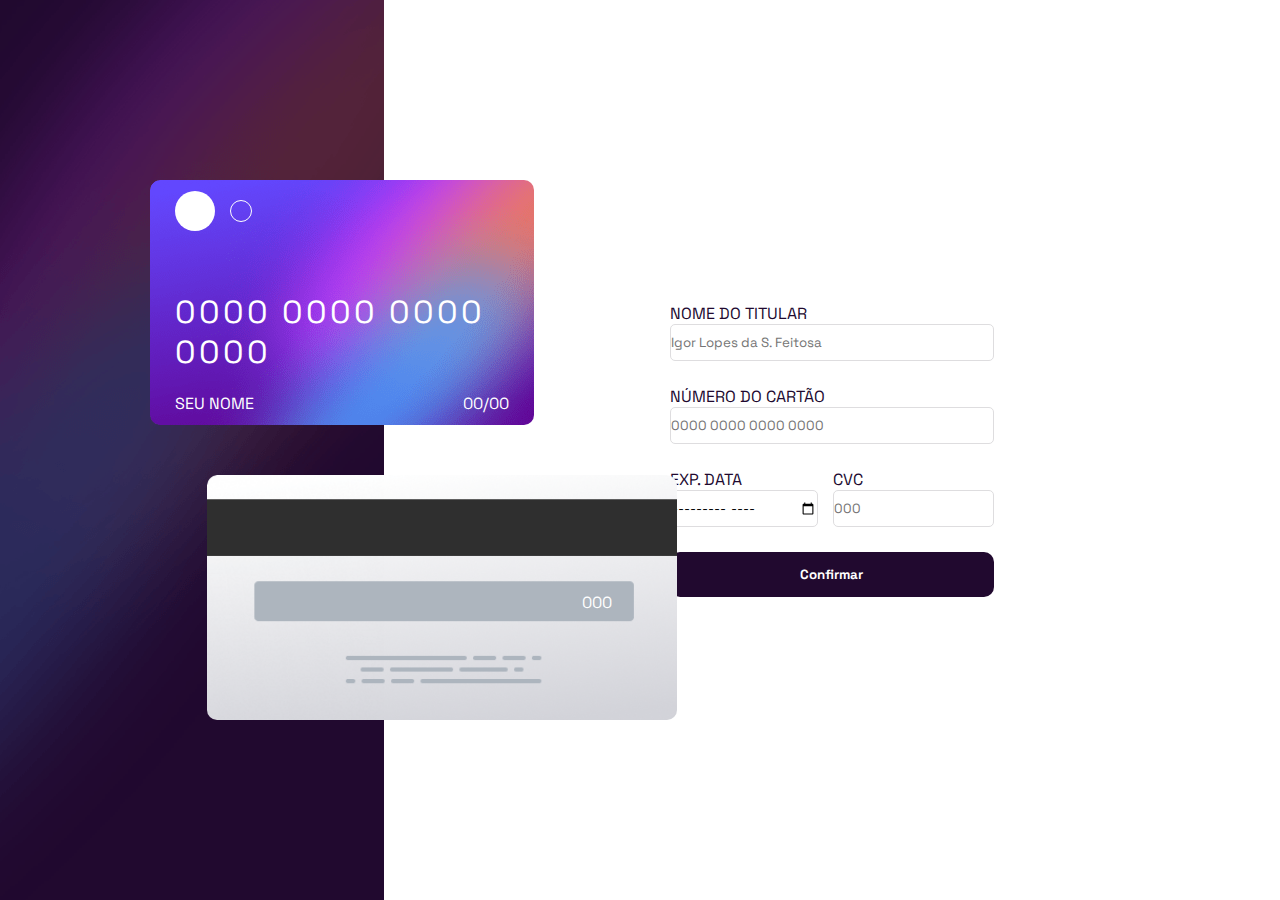
==== index.html @ f5e5e4ae "Commit Inicial" ====
<!DOCTYPE html>
<html lang="pt-br">
  <head>
    <meta charset="UTF-8" />
    <meta http-equiv="X-UA-Compatible" content="IE=edge" />
    <meta name="viewport" content="width=device-width, initial-scale=1.0" />
    <title>Cartão</title>
    <link rel="stylesheet" href="./index.css" />
  </head>
  <body>
    <main class="container">
      <section class="sectionCards">
        <div class="card Frente">
          <div class="circulos">
            <div class="circulo1"></div>
            <div class="circulo2"></div>
          </div>

          <div class="numeroCard">
            <label class="numero">0000 0000 0000 0000</label>
          </div>

          <div class="infos">
            <div class="nomeCard">
              <label class="nome">SEU NOME</label>
            </div>

            <div class="dataCard">
              <label class="data">00/00</label>
            </div>
          </div>
        </div>

        <div class="card verso">
          <label class="codigo">000</label>
        </div>
      </section>

      <section class="sectionForm">

        <div class="containerForm">
            <div class="inputs">
                <label>NOME DO TITULAR</label>
                <input type="text" name="nome" id="nomeForm" placeholder="Igor Lopes da S. Feitosa" />
            </div>
          
            <div class="inputs ">
                <label>NÚMERO DO CARTÃO</label>
                <input type="text" class="numeroForm" placeholder="0000 0000 0000 0000" />
            </div>

            <div class="dataCv">
                <div class="inputs">
                    <label for="">EXP. DATA</label>
                    <input type="month" name="" id="" />
                </div>
                <div class="inputs cv">
                    <label for="">CVC</label>
                    <input type="text" name="" id="" placeholder="000"/>
                </div>
            </div>
            
            <button>Confirmar</button>
        </div>
      </section>
    </main>
    <script src="./index.js"></script>
  </body>
</html>
---- index.css ----
@import url('https://fonts.googleapis.com/css2?family=Space+Grotesk:wght@500&display=swap');
:root{
    --branco: hsl(0, 0%, 100%);
    --violetaClaro:  hsl(270, 3%, 87%);
    --violeta:  hsl(279, 6%, 55%);
    --violetaDark: hsl(278, 68%, 11%);
}
*{
    margin: 0px;
    padding: 0px;
    font-family: 'Space Grotesk', sans-serif;
}

.container{
    /* max-width: 1440px; */
    display: flex;
}
    

.sectionCards{
    display: flex;
    flex-direction: column;
    justify-content: center;
    align-items: center;
    width: 30%;
    height: 100vh;
    background: url("./img/bg-main-desktop.png") no-repeat;
    background-size: cover;
}

.card {
    display: flex;
    height: 245px; 
    max-width: 420px;
    border-radius: 10px;
}

.Frente{
    flex-direction: column;   
    padding: 0px 25px;
    background: url("./img/bg-card-front.png") no-repeat;
    background-size: cover;
    color: white;
    justify-content: space-around;
    position: relative;
    left: 150px;
}


.circulos{
    display: flex; 
    align-items: center;
}

.circulo1{
    width: 40px;
    height: 40px;
    border-radius: 50%;
    background-color: white;
}

.circulo2{
    width: 20px;
    height: 20px;
    border-radius: 50%;
    border: 1px solid white;
    margin-left: 15px;
}

.numeroCard {
    margin-top: 40px;
}

.numeroCard .numero{
    font-size: 32px;
    letter-spacing: 3px; 
}

.infos{
    display: flex;
    justify-content: space-between;
}

.verso{
    background: url("./img/bg-card-back.png") no-repeat;
    background-size: cover;
    padding: 0px 25px;
    align-items: center;
    justify-content: flex-end;
    max-width: 420px; /* alterar p/Mobile */ 
    min-width: 300px;
    width: 420px;
    margin-top: 50px;
    position:relative;
    left: 250px;
}

.codigo{
    margin-right: 40px; 
    margin-top: 10px; 
    color: white;
    text-align: right;
}
.sectionForm{
    display: flex;
    width: 60%;
    align-items: center;
    justify-content: center;
    margin: 0 auto;
}

.containerForm{
    display: flex;
    flex-direction: column;
    height: 320px;
    justify-content: space-around;
    color: var(--violetaDark);
}

.containerForm .dataCv{
    display: flex;
    
}

.containerForm input{
    border-style: inherit;
    border: 1px solid var(--violetaClaro);
    border-radius: 5px;
    height: 35px;
}

.containerForm input:hover{
    outline: 2px solid var(--violetaDark);
} 

.containerForm input:focus{
    outline: 2px solid var(--violetaDark);     
}

.inputs{
    display: flex;
    flex-direction: column;
}

.cv{
    margin-left: 15px;
}

.containerForm button{
    border-style: none;
    border-radius: 10px;
    height: 45px;
    background-color: var(--violetaDark);
    color: white;
    font-weight: bold;
   /*  transition: all ease-in-out 0.5s; */ 
}

.containerForm button:hover{
    /* background-color: var(--violeta);
    border: 2px solid var(--violetaDark);
    color: var(--violetaDark); */
    background: rgb(100,72,254);
    background: linear-gradient(90deg, rgba(100,72,254,1) 0%, rgba(96,5,148,1) 100%);
}
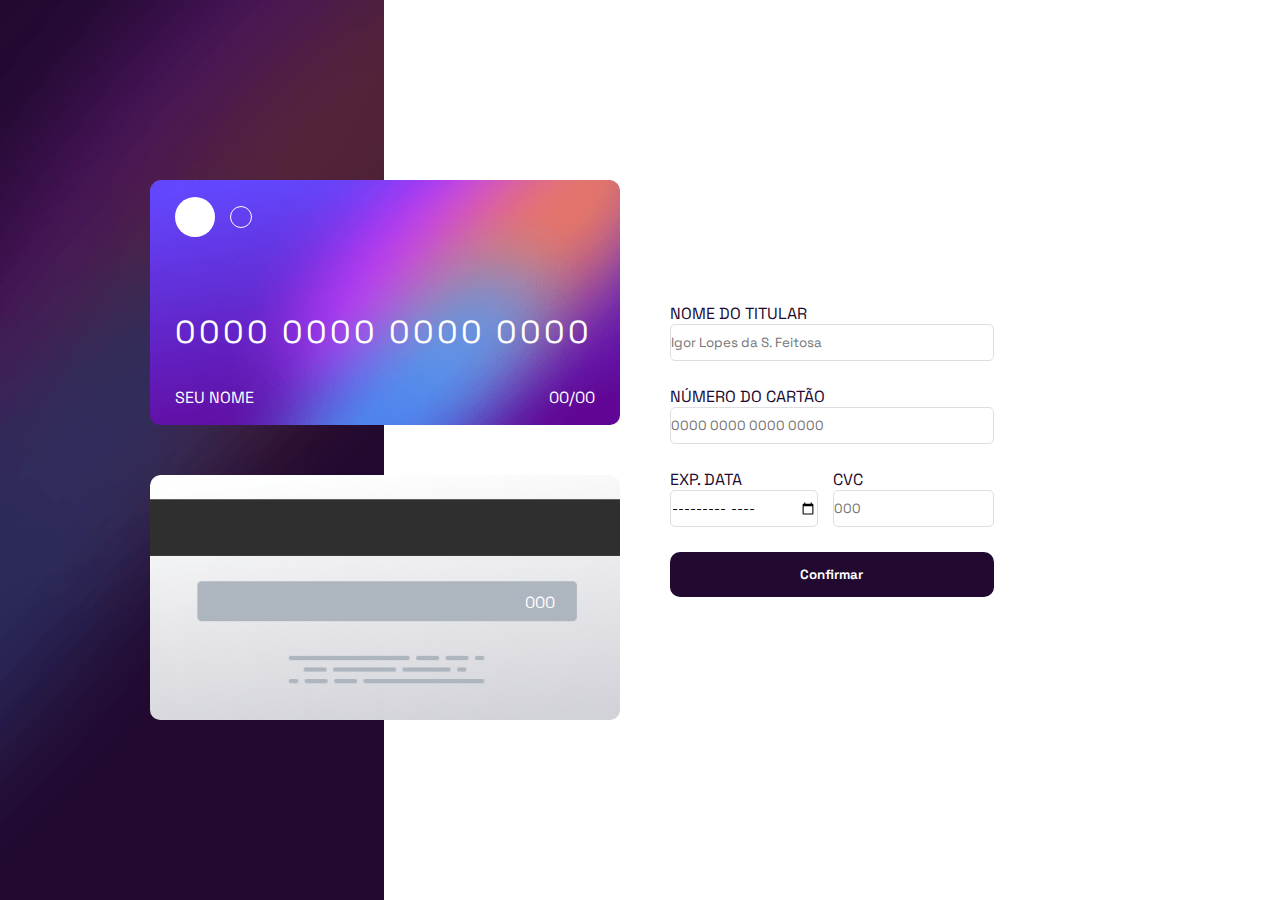
==== commit 69e446cf: "Iniciando atualizações no card" ====
--- a/index.html
+++ b/index.html
@@ -52,11 +52,11 @@
             <div class="dataCv">
                 <div class="inputs">
                     <label for="">EXP. DATA</label>
-                    <input type="month" name="" id="" />
+                    <input type="month" name="dt" id="dt" />
                 </div>
                 <div class="inputs cv">
                     <label for="">CVC</label>
-                    <input type="text" name="" id="" placeholder="000"/>
+                    <input type="text" name="cvc" id="cvc" placeholder="000"/>
                 </div>
             </div>
             
--- a/index.css
+++ b/index.css
@@ -14,26 +14,46 @@
 .container{
     /* max-width: 1440px; */
     display: flex;
+    flex-wrap: wrap;
 }
     
 
 .sectionCards{
     display: flex;
+    flex-wrap: wrap;
     flex-direction: column;
     justify-content: center;
     align-items: center;
     width: 30%;
+    /* min-width: 375px; */
     height: 100vh;
     background: url("./img/bg-main-desktop.png") no-repeat;
     background-size: cover;
 }
 
+@media only screen and (max-width: 910px) {
+    .sectionCards {
+        width: 100%;
+        height: 160px;
+        flex-wrap: nowrap;
+    }
+} 
+
 .card {
     display: flex;
     height: 245px; 
-    max-width: 420px;
+    width: 420px;
     border-radius: 10px;
-}
+    transition: all ease 0.5s;
+}
+
+@media only screen and (max-width: 910px) {
+    .card {
+        width: 250px;
+        height: 170px;
+    }
+}
+
 
 .Frente{
     flex-direction: column;   
@@ -46,6 +66,21 @@
     left: 150px;
 }
 
+ @media only screen and (max-width: 1250px) {
+    .Frente {
+        left: 30px;
+    }
+}  
+ @media only screen and (max-width: 910px) {
+    .Frente {
+        margin-top: 210px;
+        left: 20px;
+        position: relative;
+        z-index: 1;
+        height: 170px;
+        padding: 20px;
+    }
+}  
 
 .circulos{
     display: flex; 
@@ -71,15 +106,29 @@
     margin-top: 40px;
 }
 
+
 .numeroCard .numero{
     font-size: 32px;
     letter-spacing: 3px; 
 }
 
+@media only screen and (max-width: 910px) {
+    .numeroCard .numero{
+        font-size: 22px;
+        letter-spacing: 0px; 
+    }
+}
 .infos{
     display: flex;
     justify-content: space-between;
 }
+
+@media only screen and (max-width: 910px) {
+    .infos{
+        font-size: 12px;   
+    }
+}
+
 
 .verso{
     background: url("./img/bg-card-back.png") no-repeat;
@@ -87,12 +136,30 @@
     padding: 0px 25px;
     align-items: center;
     justify-content: flex-end;
-    max-width: 420px; /* alterar p/Mobile */ 
-    min-width: 300px;
-    width: 420px;
     margin-top: 50px;
     position:relative;
     left: 250px;
+}
+
+@media only screen and (max-width: 1385px) {
+    .verso {
+        left: 150px;
+    }
+}
+
+@media only screen and (max-width: 1250px) {
+    .verso {
+        left: 30px;
+    }
+}
+@media only screen and (max-width: 910px) {
+    .verso {
+        left: -20px;
+        position: relative;
+        top: -65px;
+        margin-top: 0px;
+        min-height: 150px;
+    }
 }
 
 .codigo{
@@ -103,10 +170,23 @@
 }
 .sectionForm{
     display: flex;
-    width: 60%;
+    width: 70%;
+    flex-wrap: wrap;
     align-items: center;
     justify-content: center;
     margin: 0 auto;
+}
+
+@media only screen and (max-width: 1250px) {
+    .sectionForm {
+        width: 350px;
+    }
+}
+@media only screen and (max-width: 910px) {
+    .sectionForm {
+        height: auto;
+        margin-top: 150px;
+    }
 }
 
 .containerForm{
@@ -153,13 +233,9 @@
     background-color: var(--violetaDark);
     color: white;
     font-weight: bold;
-   /*  transition: all ease-in-out 0.5s; */ 
 }
 
 .containerForm button:hover{
-    /* background-color: var(--violeta);
-    border: 2px solid var(--violetaDark);
-    color: var(--violetaDark); */
     background: rgb(100,72,254);
     background: linear-gradient(90deg, rgba(100,72,254,1) 0%, rgba(96,5,148,1) 100%);
 }
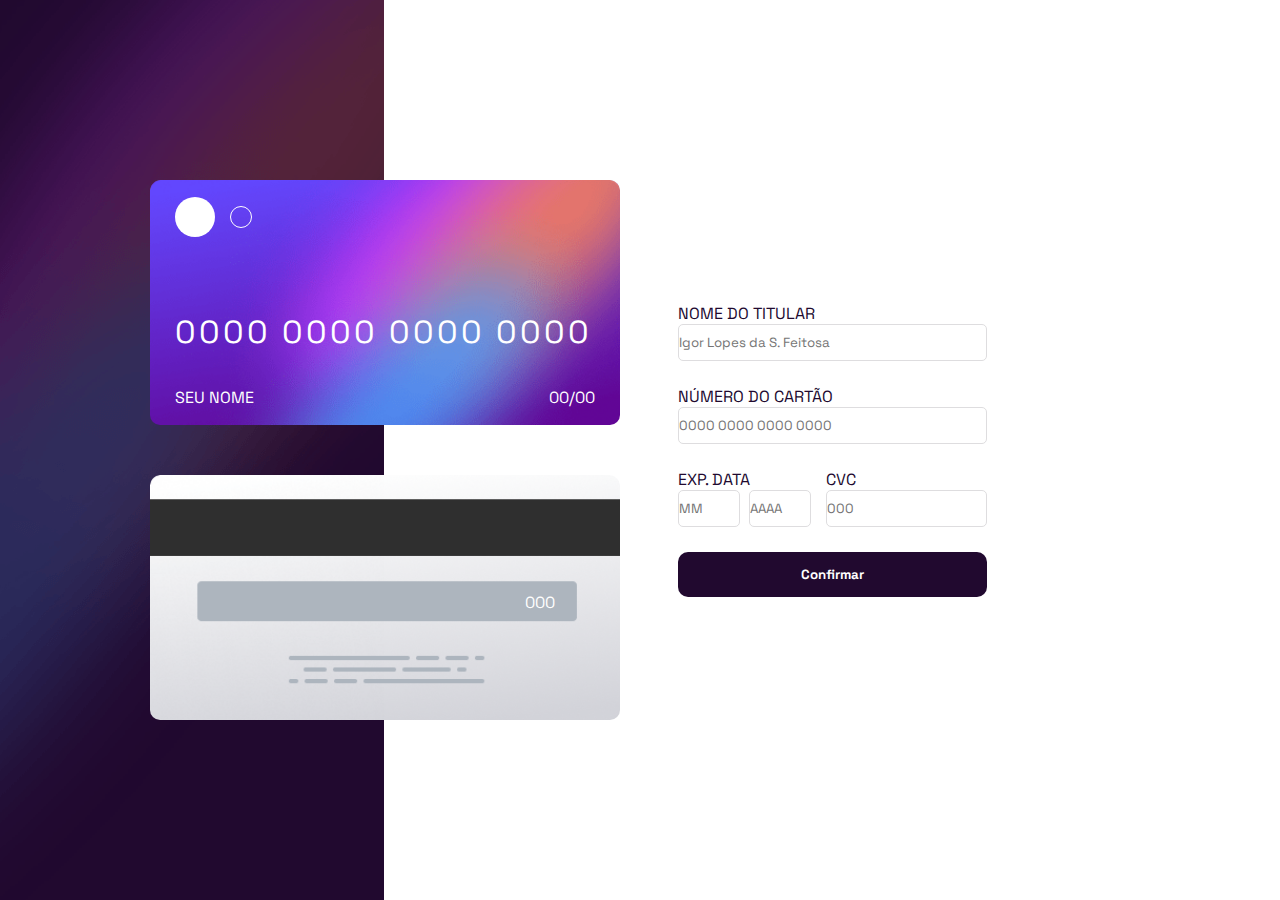
==== commit d5eb1701: "Validação de Inputs" ====
--- a/index.html
+++ b/index.html
@@ -7,6 +7,7 @@
     <title>Cartão</title>
     <link rel="stylesheet" href="./index.css" />
   </head>
+
   <body>
     <main class="container">
       <section class="sectionCards">
@@ -26,7 +27,8 @@
             </div>
 
             <div class="dataCard">
-              <label class="data">00/00</label>
+              <label class="placeMes">00</label><label for="">/</label
+              ><label for="" class="placeAno">00</label>
             </div>
           </div>
         </div>
@@ -37,30 +39,72 @@
       </section>
 
       <section class="sectionForm">
+        <div class="containerForm">
+          <div class="inputs">
+            <label>NOME DO TITULAR</label>
+            <input
+              type="text"
+              name="nome"
+              id="nomeForm"
+              placeholder="Igor Lopes da S. Feitosa"
+            />
+            <label for="" class="erro" id="nomeErro">Nome inválido!</label>
+          </div>
 
-        <div class="containerForm">
+          <div class="inputs">
+            <label>NÚMERO DO CARTÃO</label>
+            <!-- <input type="text" name="numero" class="numeroForm" id="nomeForm" placeholder="0000 0000 0000 0000" maxlength="16" onkeypress="return event.charCode >= 48 && event.charCode <= 57" /> -->
+            <input
+              type="text"
+              name="numero"
+              id="numeroForm"
+              placeholder="0000 0000 0000 0000"
+              maxlength="16"
+              onkeypress="return event.charCode >= 48 && event.charCode <= 57"
+            />
+            <label for="" class="erro" id="numeroErro"
+              >Número do cartão inválido!</label
+            >
+          </div>
+
+          <div class="dataCv">
             <div class="inputs">
-                <label>NOME DO TITULAR</label>
-                <input type="text" name="nome" id="nomeForm" placeholder="Igor Lopes da S. Feitosa" />
+              <label for="">EXP. DATA</label>
+              <div class="mesAnoInput">
+                <input
+                  type="text"
+                  name=""
+                  id="mesInput"
+                  placeholder="MM"
+                  maxlength="2"
+                  onkeypress="return event.charCode >= 48 && event.charCode <= 57"
+                />
+                <input
+                  type="text"
+                  name=""
+                  id="anoInput"
+                  placeholder="AAAA"
+                  maxlength="4"
+                  onkeypress="return event.charCode >= 48 && event.charCode <= 57"
+                />
+              </div>
+              <label for="" class="erro" id="dataErro">Data inválida!</label>
             </div>
-          
-            <div class="inputs ">
-                <label>NÚMERO DO CARTÃO</label>
-                <input type="text" class="numeroForm" placeholder="0000 0000 0000 0000" />
+            <div class="inputs cv">
+              <label for="">CVC</label>
+              <input
+                type="text"
+                name="cvc"
+                id="cvc"
+                placeholder="000"
+                maxlength="3"
+                onkeypress="return event.charCode >= 48 && event.charCode <= 57"
+              />
+              <label for="" class="erro" id="cvcErro">Código inválido!</label>
             </div>
+          </div>
 
-            <div class="dataCv">
-                <div class="inputs">
-                    <label for="">EXP. DATA</label>
-                    <input type="month" name="dt" id="dt" />
-                </div>
-                <div class="inputs cv">
-                    <label for="">CVC</label>
-                    <input type="text" name="cvc" id="cvc" placeholder="000"/>
-                </div>
-            </div>
-            
-            <button>Confirmar</button>
+          <button id="btn">Confirmar</button>
         </div>
       </section>
     </main>
--- a/index.css
+++ b/index.css
@@ -4,6 +4,7 @@
     --violetaClaro:  hsl(270, 3%, 87%);
     --violeta:  hsl(279, 6%, 55%);
     --violetaDark: hsl(278, 68%, 11%);
+    --redErro: hsl(0, 100%, 66%);
 }
 *{
     margin: 0px;
@@ -209,17 +210,27 @@
     height: 35px;
 }
 
-.containerForm input:hover{
+/* .containerForm input:hover + {
     outline: 2px solid var(--violetaDark);
-} 
+}  */
 
 .containerForm input:focus{
     outline: 2px solid var(--violetaDark);     
-}
+} 
 
 .inputs{
     display: flex;
     flex-direction: column;
+}
+
+
+#mesInput{
+    width: 60px;
+}
+
+#anoInput{
+    width: 60px;
+    margin-left: 5px;
 }
 
 .cv{
@@ -240,3 +251,9 @@
     background: linear-gradient(90deg, rgba(100,72,254,1) 0%, rgba(96,5,148,1) 100%);
 }
 
+.erro{
+    display: none;
+    font-size: 12px;
+    color: var(--redErro);
+}
+
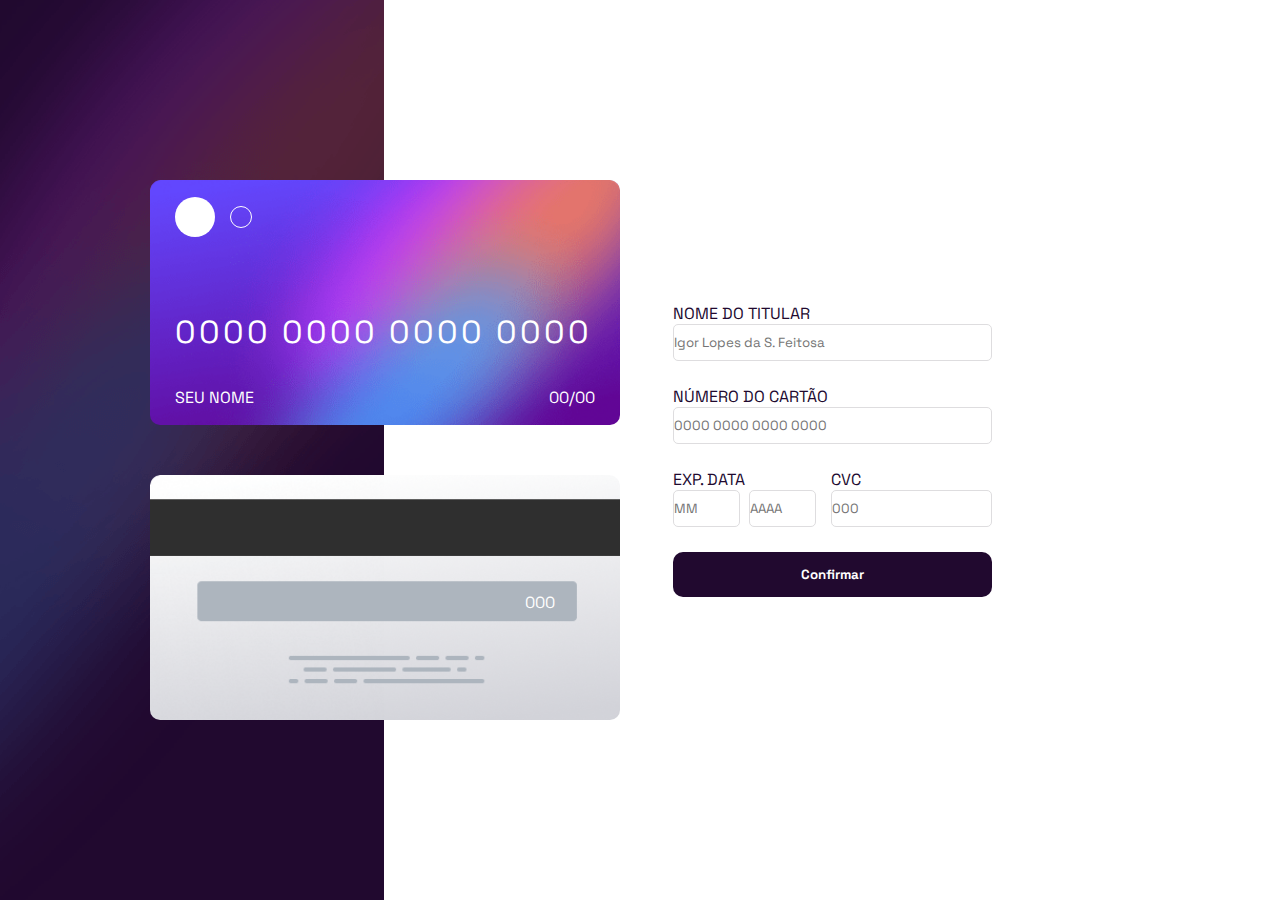
==== commit de272085: "Finalizando projeto" ====
--- a/index.html
+++ b/index.html
@@ -104,7 +104,14 @@
             </div>
           </div>
 
-          <button id="btn">Confirmar</button>
+          <button class="botao" id="btn">Confirmar</button>
+        </div>
+
+        <div class="complete">
+          <img src="./img/icon-complete.svg" alt="">
+          <label for="">OBRIGADO!</label>
+          <p>Adicionamos os dados<br> do seu cartão</p>
+          <a href="index.html"><button class="botao">Continuar</button></a>
         </div>
       </section>
     </main>
--- a/index.css
+++ b/index.css
@@ -225,11 +225,11 @@
 
 
 #mesInput{
-    width: 60px;
+    width: 65px;
 }
 
 #anoInput{
-    width: 60px;
+    width: 65px;
     margin-left: 5px;
 }
 
@@ -237,7 +237,7 @@
     margin-left: 15px;
 }
 
-.containerForm button{
+.botao{
     border-style: none;
     border-radius: 10px;
     height: 45px;
@@ -246,7 +246,7 @@
     font-weight: bold;
 }
 
-.containerForm button:hover{
+.botao:hover{
     background: rgb(100,72,254);
     background: linear-gradient(90deg, rgba(100,72,254,1) 0%, rgba(96,5,148,1) 100%);
 }
@@ -257,3 +257,25 @@
     color: var(--redErro);
 }
 
+.complete{
+    display: none;
+    flex-direction: column;
+    align-items: center;
+    justify-content: space-around;
+    height: 280px;
+}
+
+.complete label{
+    font-size: 30px;
+    color: var(--violetaDark);
+}
+
+.complete p{
+    font-size: 15px;
+    text-align: center;
+    color: var(--violeta);
+}
+
+.complete button{
+    width: 330px
+}